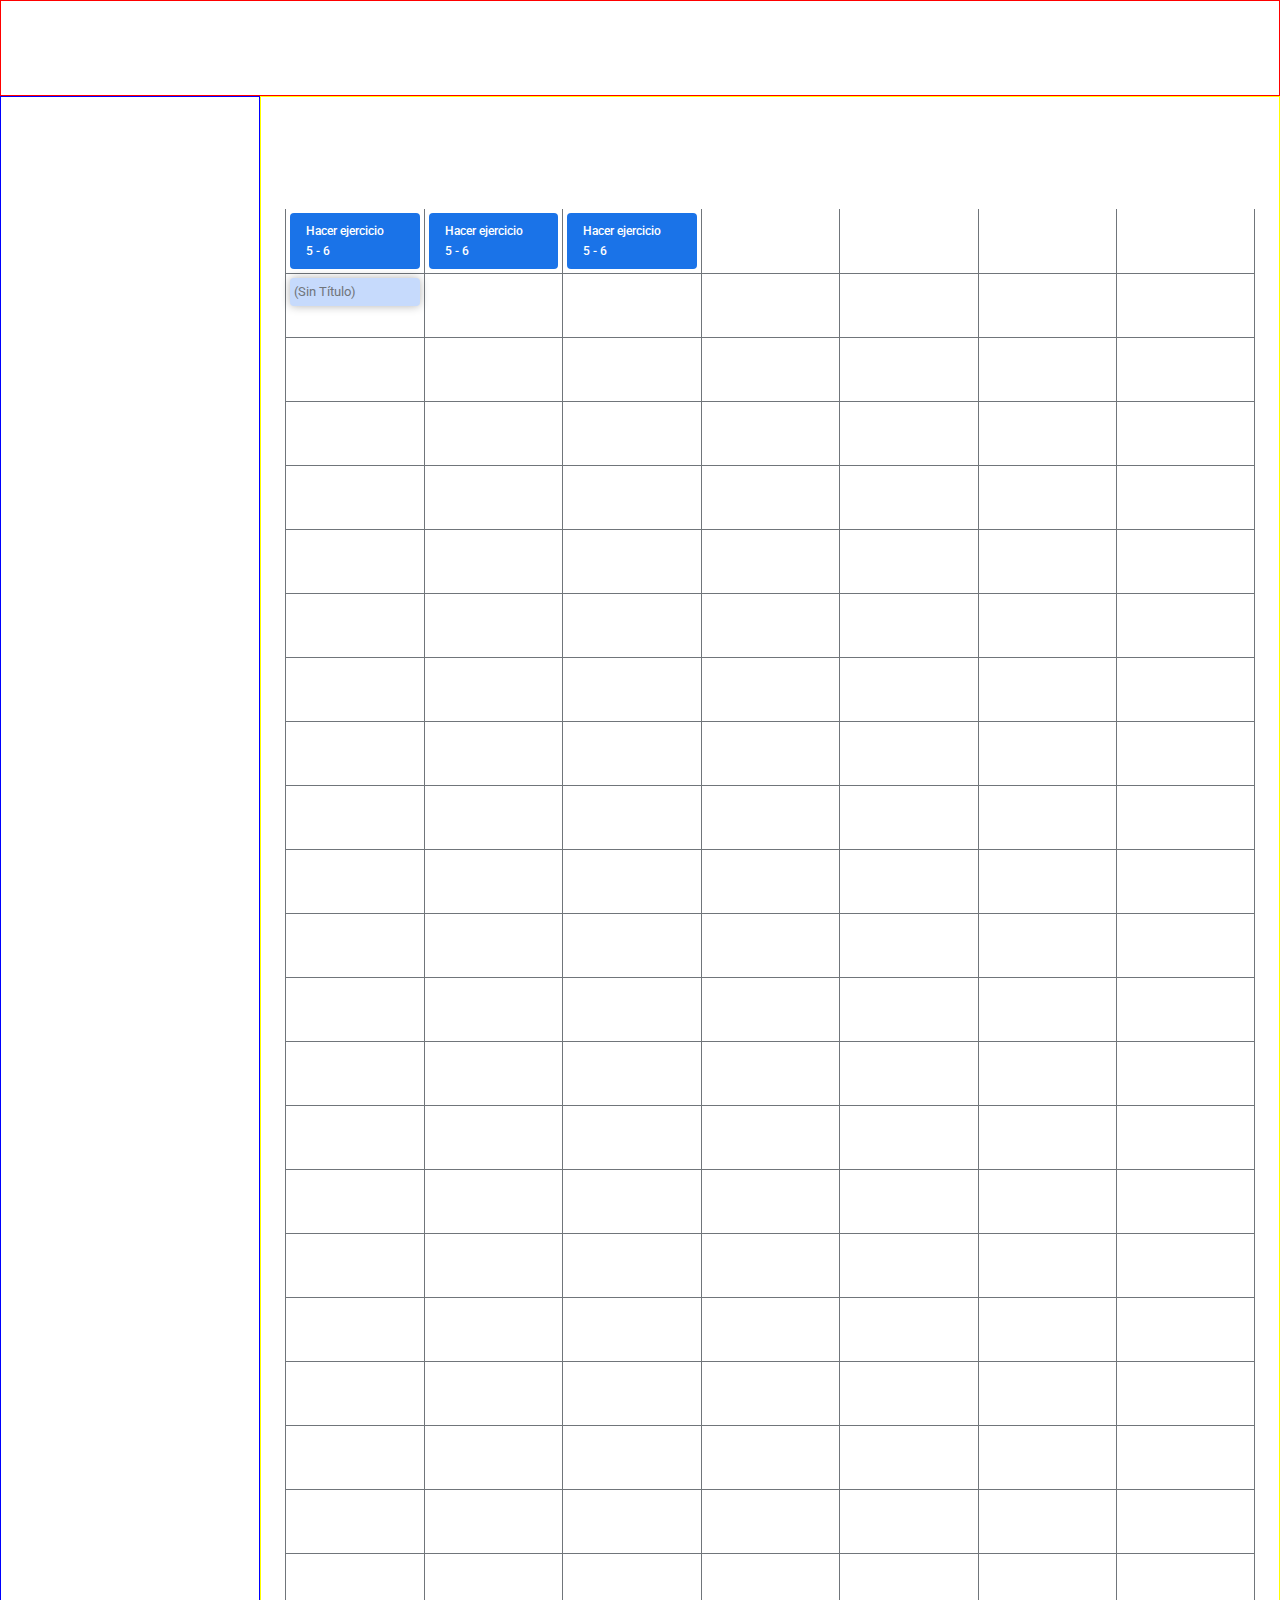
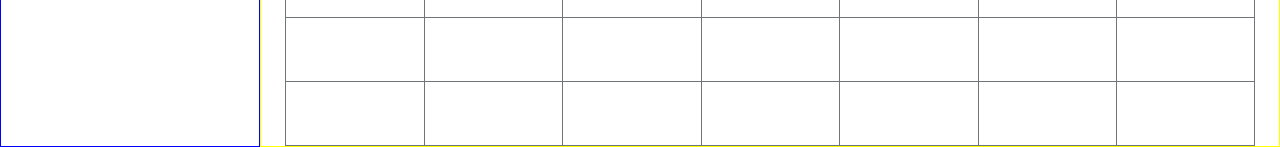
==== index.html @ f65d378f "Sección page" ====
<!DOCTYPE html>
<html lang="en">
<head>
  <meta charset="UTF-8">
  <meta http-equiv="X-UA-Compatible" content="IE=edge">
  <meta name="viewport" content="width=device-width, initial-scale=1.0">
  <link rel="stylesheet" href="./css/index.css">
  <link rel="preconnect" href="https://fonts.googleapis.com">
  <link rel="preconnect" href="https://fonts.gstatic.com" crossorigin>
  <link href="https://fonts.googleapis.com/css2?family=Roboto:wght@400;500&display=swap" rel="stylesheet">
  <title>Google Calendar</title>
</head>
<body>
  <div class="page">
    <header class="header">

    </header>
    <div class="sidebar">

    </div>
    <main class="calendar">
      <div class="calendar-week">
        <span></span><span></span><span></span><span></span><span></span><span></span><span></span><span></span>
        <span></span>
        <div class="taskCell">
          <div class="task" aria-label="de 17:00 a 18:00, hacer ejercicio">
            <p>Hacer ejercicio</p>
            <p>
              <time datetime="17:00">5</time> - <time datetime="18:00">6</time>
            </p>
          </div>
        </div>
        <div class="taskCell">
          <div class="task" aria-label="de 17:00 a 18:00, hacer ejercicio">
            <p>Hacer ejercicio</p>
            <p>
              <time datetime="17:00">5</time> - <time datetime="18:00">6</time>
            </p>
          </div>
        </div>
        <div class="taskCell">
          <div class="task" aria-label="de 17:00 a 18:00, hacer ejercicio">
            <p>Hacer ejercicio</p>
            <p>
              <time datetime="17:00">5</time> - <time datetime="18:00">6</time>
            </p>
          </div>
        </div>
        <div class="taskCell"></div>
        <div class="taskCell"></div>
        <div class="taskCell"></div>
        <div class="taskCell"></div>
        <span></span>
        <div class="taskCell is-active"></div>
        <div class="taskCell"></div>
        <div class="taskCell"></div>
        <div class="taskCell"></div>
        <div class="taskCell"></div>
        <div class="taskCell"></div>
        <div class="taskCell"></div>
        <span></span>
        <div class="taskCell"></div>
        <div class="taskCell"></div>
        <div class="taskCell"></div>
        <div class="taskCell"></div>
        <div class="taskCell"></div>
        <div class="taskCell"></div>
        <div class="taskCell"></div>
        <span></span>
        <div class="taskCell"></div>
        <div class="taskCell"></div>
        <div class="taskCell"></div>
        <div class="taskCell"></div>
        <div class="taskCell"></div>
        <div class="taskCell"></div>
        <div class="taskCell"></div>
        <span></span>
        <div class="taskCell"></div>
        <div class="taskCell"></div>
        <div class="taskCell"></div>
        <div class="taskCell"></div>
        <div class="taskCell"></div>
        <div class="taskCell"></div>
        <div class="taskCell"></div>
        <span></span>
        <div class="taskCell"></div>
        <div class="taskCell"></div>
        <div class="taskCell"></div>
        <div class="taskCell"></div>
        <div class="taskCell"></div>
        <div class="taskCell"></div>
        <div class="taskCell"></div>
        <span></span>
        <div class="taskCell"></div>
        <div class="taskCell"></div>
        <div class="taskCell"></div>
        <div class="taskCell"></div>
        <div class="taskCell"></div>
        <div class="taskCell"></div>
        <div class="taskCell"></div>
        <span></span>
        <div class="taskCell"></div>
        <div class="taskCell"></div>
        <div class="taskCell"></div>
        <div class="taskCell"></div>
        <div class="taskCell"></div>
        <div class="taskCell"></div>
        <div class="taskCell"></div>
        <span></span>
        <div class="taskCell"></div>
        <div class="taskCell"></div>
        <div class="taskCell"></div>
        <div class="taskCell"></div>
        <div class="taskCell"></div>
        <div class="taskCell"></div>
        <div class="taskCell"></div>
        <span></span>
        <div class="taskCell"></div>
        <div class="taskCell"></div>
        <div class="taskCell"></div>
        <div class="taskCell"></div>
        <div class="taskCell"></div>
        <div class="taskCell"></div>
        <div class="taskCell"></div>
        <span></span>
        <div class="taskCell"></div>
        <div class="taskCell"></div>
        <div class="taskCell"></div>
        <div class="taskCell"></div>
        <div class="taskCell"></div>
        <div class="taskCell"></div>
        <div class="taskCell"></div>
        <span></span>
        <div class="taskCell"></div>
        <div class="taskCell"></div>
        <div class="taskCell"></div>
        <div class="taskCell"></div>
        <div class="taskCell"></div>
        <div class="taskCell"></div>
        <div class="taskCell"></div>
        <span></span>
        <div class="taskCell"></div>
        <div class="taskCell"></div>
        <div class="taskCell"></div>
        <div class="taskCell"></div>
        <div class="taskCell"></div>
        <div class="taskCell"></div>
        <div class="taskCell"></div>
        <span></span>
        <div class="taskCell"></div>
        <div class="taskCell"></div>
        <div class="taskCell"></div>
        <div class="taskCell"></div>
        <div class="taskCell"></div>
        <div class="taskCell"></div>
        <div class="taskCell"></div>
        <span></span>
        <div class="taskCell"></div>
        <div class="taskCell"></div>
        <div class="taskCell"></div>
        <div class="taskCell"></div>
        <div class="taskCell"></div>
        <div class="taskCell"></div>
        <div class="taskCell"></div>
        <span></span>
        <div class="taskCell"></div>
        <div class="taskCell"></div>
        <div class="taskCell"></div>
        <div class="taskCell"></div>
        <div class="taskCell"></div>
        <div class="taskCell"></div>
        <div class="taskCell"></div>
        <span></span>
        <div class="taskCell"></div>
        <div class="taskCell"></div>
        <div class="taskCell"></div>
        <div class="taskCell"></div>
        <div class="taskCell"></div>
        <div class="taskCell"></div>
        <div class="taskCell"></div>
        <span></span>
        <div class="taskCell"></div>
        <div class="taskCell"></div>
        <div class="taskCell"></div>
        <div class="taskCell"></div>
        <div class="taskCell"></div>
        <div class="taskCell"></div>
        <div class="taskCell"></div>
        <span></span>
        <div class="taskCell"></div>
        <div class="taskCell"></div>
        <div class="taskCell"></div>
        <div class="taskCell"></div>
        <div class="taskCell"></div>
        <div class="taskCell"></div>
        <div class="taskCell"></div>
        <span></span>
        <div class="taskCell"></div>
        <div class="taskCell"></div>
        <div class="taskCell"></div>
        <div class="taskCell"></div>
        <div class="taskCell"></div>
        <div class="taskCell"></div>
        <div class="taskCell"></div>
        <span></span>
        <div class="taskCell"></div>
        <div class="taskCell"></div>
        <div class="taskCell"></div>
        <div class="taskCell"></div>
        <div class="taskCell"></div>
        <div class="taskCell"></div>
        <div class="taskCell"></div>
        <span></span>
        <div class="taskCell"></div>
        <div class="taskCell"></div>
        <div class="taskCell"></div>
        <div class="taskCell"></div>
        <div class="taskCell"></div>
        <div class="taskCell"></div>
        <div class="taskCell"></div>
        <span></span>
        <div class="taskCell"></div>
        <div class="taskCell"></div>
        <div class="taskCell"></div>
        <div class="taskCell"></div>
        <div class="taskCell"></div>
        <div class="taskCell"></div>
        <div class="taskCell"></div>
        <span></span>
        <div class="taskCell"></div>
        <div class="taskCell"></div>
        <div class="taskCell"></div>
        <div class="taskCell"></div>
        <div class="taskCell"></div>
        <div class="taskCell"></div>
        <div class="taskCell"></div>
      </div>
    </main>
  </div>
</body>
</html>
---- css/index.css ----
@import "./global.css";
@import "./icon.css";
@import "./page.css";
@import "./calendar.css";
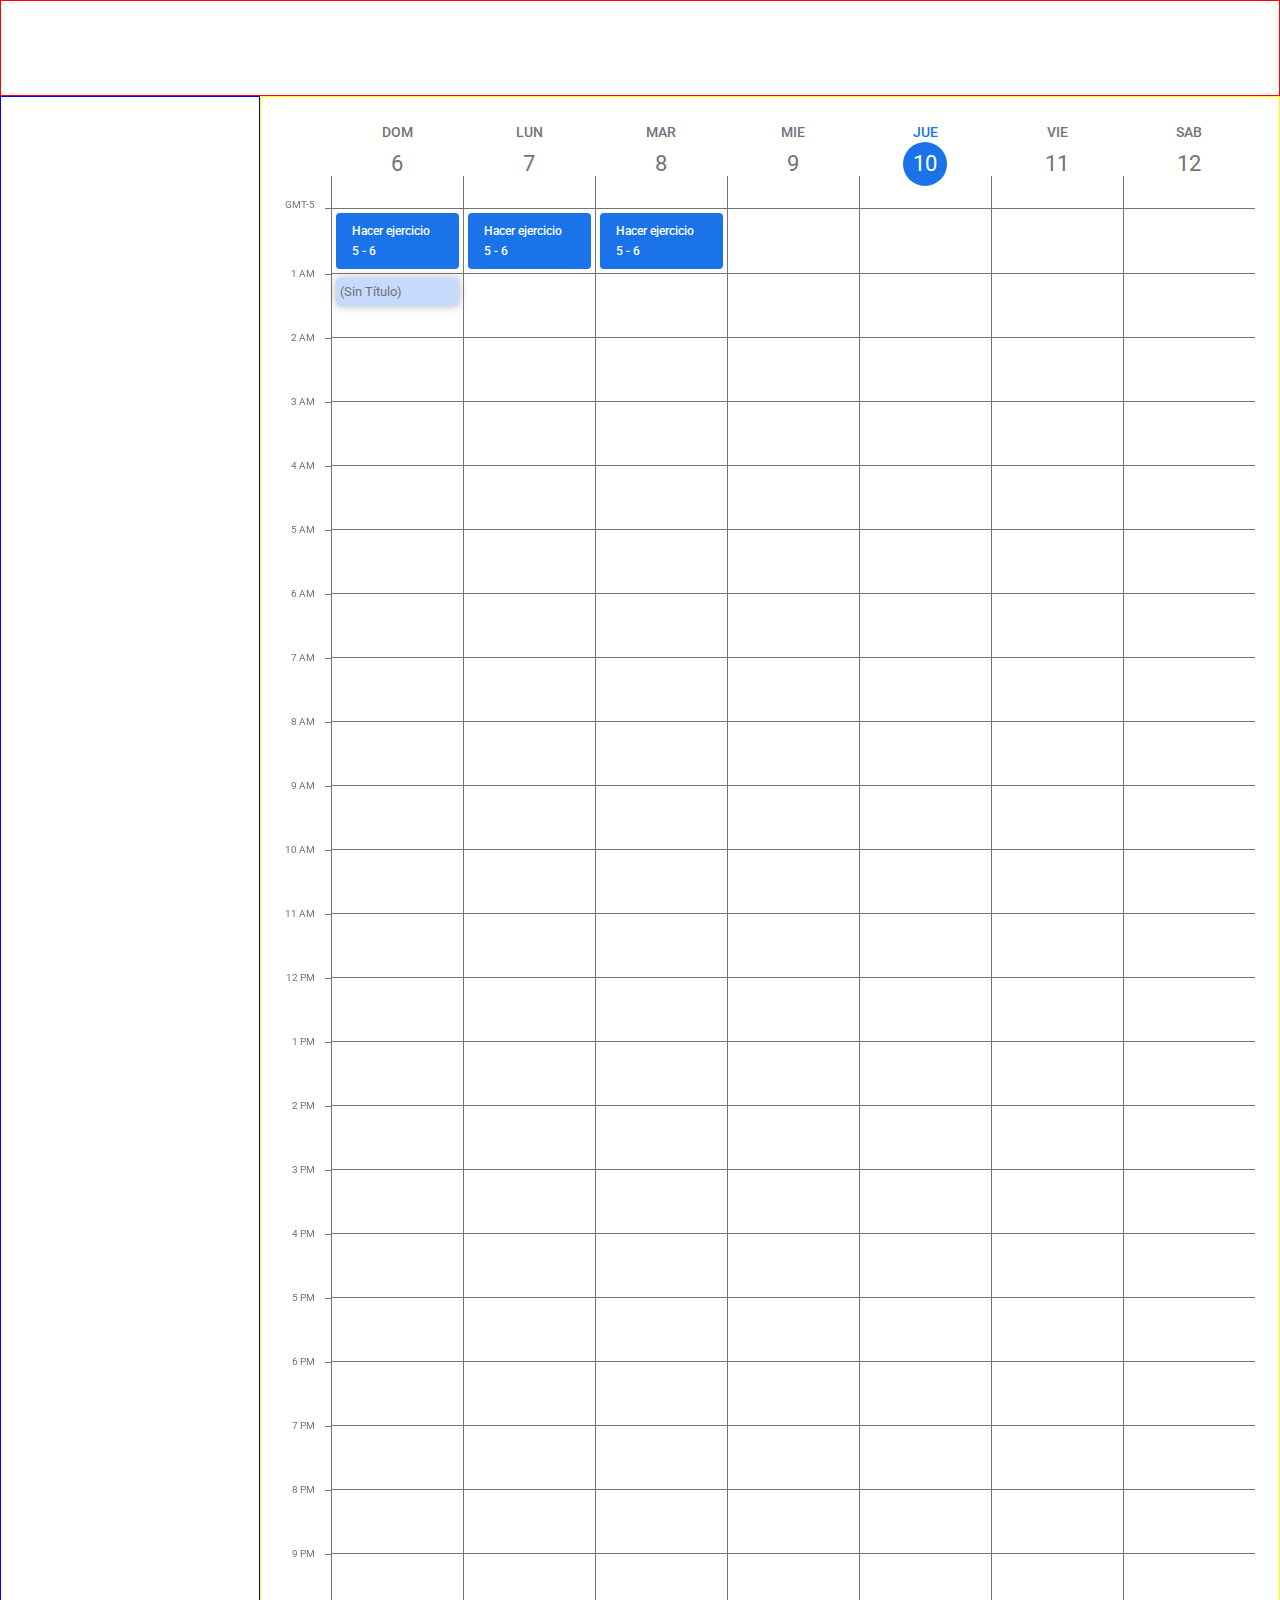
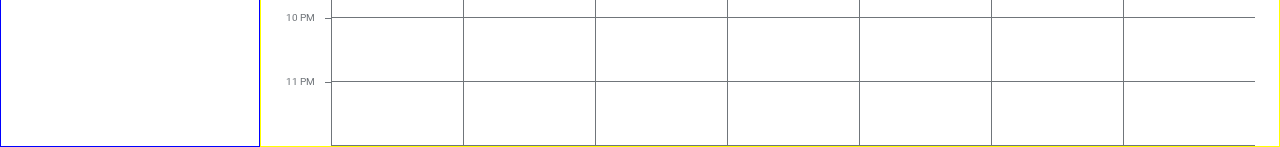
==== commit 8ee58206: "Seccion page - cabecera de fecha y hora" ====
--- a/index.html
+++ b/index.html
@@ -13,17 +13,71 @@
 <body>
   <div class="page">
     <header class="header">
-
     </header>
     <div class="sidebar">
-
     </div>
     <main class="calendar">
       <div class="calendar-week">
-        <span></span><span></span><span></span><span></span><span></span><span></span><span></span><span></span>
-        <span></span>
+        <div class="timezoneCell">GMT-5</div>
+        <h2 class="calendarDay">
+          <a href="./calendar-by-dat.html" aria-label="Domingo 06 de Junio">
+            <time datetime="06-06-2021">
+              <span>DOM</span> <br>
+              <span>6</span>
+            </time>
+          </a>
+        </h2>
+        <h2 class="calendarDay">
+          <a href="./calendar-by-dat.html" aria-label="Lunes 07 de Junio">
+            <time datetime="06-06-2021">
+              <span>LUN</span> <br>
+              <span>7</span>
+            </time>
+          </a>
+        </h2>
+        <h2 class="calendarDay">
+          <a href="./calendar-by-dat.html" aria-label="Martes 08 de Junio">
+            <time datetime="06-06-2021">
+              <span>MAR</span> <br>
+              <span>8</span>
+            </time>
+          </a>
+        </h2>
+        <h2 class="calendarDay">
+          <a href="./calendar-by-dat.html" aria-label="Miercoles 09 de Junio">
+            <time datetime="06-06-2021">
+              <span>MIE</span> <br>
+              <span>9</span>
+            </time>
+          </a>
+        </h2>
+        <h2 class="calendarDay is-selected">
+          <a href="./calendar-by-dat.html" aria-label="Jueves 10 de Junio">
+            <time datetime="06-06-2021">
+              <span>JUE</span> <br>
+              <span>10</span>
+            </time>
+          </a>
+        </h2>
+        <h2 class="calendarDay">
+          <a href="./calendar-by-dat.html" aria-label="Viernes 11 de Junio">
+            <time datetime="06-06-2021">
+              <span>VIE</span> <br>
+              <span>11</span>
+            </time>
+          </a>
+        </h2>
+        <h2 class="calendarDay">
+          <a href="./calendar-by-dat.html" aria-label="Sabado 12 de Junio">
+            <time datetime="06-06-2021">
+              <span>SAB</span> <br>
+              <span>12</span>
+            </time>
+          </a>
+        </h2>
+        <span clss="hourCell"></span>
         <div class="taskCell">
-          <div class="task" aria-label="de 17:00 a 18:00, hacer ejercicio">
+          <div tabindex="0" class="task" aria-label="de 17:00 a 18:00, hacer ejercicio">
             <p>Hacer ejercicio</p>
             <p>
               <time datetime="17:00">5</time> - <time datetime="18:00">6</time>
@@ -31,7 +85,7 @@
           </div>
         </div>
         <div class="taskCell">
-          <div class="task" aria-label="de 17:00 a 18:00, hacer ejercicio">
+          <div tabindex="0" class="task" aria-label="de 17:00 a 18:00, hacer ejercicio">
             <p>Hacer ejercicio</p>
             <p>
               <time datetime="17:00">5</time> - <time datetime="18:00">6</time>
@@ -39,7 +93,7 @@
           </div>
         </div>
         <div class="taskCell">
-          <div class="task" aria-label="de 17:00 a 18:00, hacer ejercicio">
+          <div  tabindex="0" class="task" aria-label="de 17:00 a 18:00, hacer ejercicio">
             <p>Hacer ejercicio</p>
             <p>
               <time datetime="17:00">5</time> - <time datetime="18:00">6</time>
@@ -50,7 +104,7 @@
         <div class="taskCell"></div>
         <div class="taskCell"></div>
         <div class="taskCell"></div>
-        <span></span>
+        <span class="hourCell">1 AM</span>
         <div class="taskCell is-active"></div>
         <div class="taskCell"></div>
         <div class="taskCell"></div>
@@ -58,175 +112,175 @@
         <div class="taskCell"></div>
         <div class="taskCell"></div>
         <div class="taskCell"></div>
-        <span></span>
-        <div class="taskCell"></div>
-        <div class="taskCell"></div>
-        <div class="taskCell"></div>
-        <div class="taskCell"></div>
-        <div class="taskCell"></div>
-        <div class="taskCell"></div>
-        <div class="taskCell"></div>
-        <span></span>
-        <div class="taskCell"></div>
-        <div class="taskCell"></div>
-        <div class="taskCell"></div>
-        <div class="taskCell"></div>
-        <div class="taskCell"></div>
-        <div class="taskCell"></div>
-        <div class="taskCell"></div>
-        <span></span>
-        <div class="taskCell"></div>
-        <div class="taskCell"></div>
-        <div class="taskCell"></div>
-        <div class="taskCell"></div>
-        <div class="taskCell"></div>
-        <div class="taskCell"></div>
-        <div class="taskCell"></div>
-        <span></span>
-        <div class="taskCell"></div>
-        <div class="taskCell"></div>
-        <div class="taskCell"></div>
-        <div class="taskCell"></div>
-        <div class="taskCell"></div>
-        <div class="taskCell"></div>
-        <div class="taskCell"></div>
-        <span></span>
-        <div class="taskCell"></div>
-        <div class="taskCell"></div>
-        <div class="taskCell"></div>
-        <div class="taskCell"></div>
-        <div class="taskCell"></div>
-        <div class="taskCell"></div>
-        <div class="taskCell"></div>
-        <span></span>
-        <div class="taskCell"></div>
-        <div class="taskCell"></div>
-        <div class="taskCell"></div>
-        <div class="taskCell"></div>
-        <div class="taskCell"></div>
-        <div class="taskCell"></div>
-        <div class="taskCell"></div>
-        <span></span>
-        <div class="taskCell"></div>
-        <div class="taskCell"></div>
-        <div class="taskCell"></div>
-        <div class="taskCell"></div>
-        <div class="taskCell"></div>
-        <div class="taskCell"></div>
-        <div class="taskCell"></div>
-        <span></span>
-        <div class="taskCell"></div>
-        <div class="taskCell"></div>
-        <div class="taskCell"></div>
-        <div class="taskCell"></div>
-        <div class="taskCell"></div>
-        <div class="taskCell"></div>
-        <div class="taskCell"></div>
-        <span></span>
-        <div class="taskCell"></div>
-        <div class="taskCell"></div>
-        <div class="taskCell"></div>
-        <div class="taskCell"></div>
-        <div class="taskCell"></div>
-        <div class="taskCell"></div>
-        <div class="taskCell"></div>
-        <span></span>
-        <div class="taskCell"></div>
-        <div class="taskCell"></div>
-        <div class="taskCell"></div>
-        <div class="taskCell"></div>
-        <div class="taskCell"></div>
-        <div class="taskCell"></div>
-        <div class="taskCell"></div>
-        <span></span>
-        <div class="taskCell"></div>
-        <div class="taskCell"></div>
-        <div class="taskCell"></div>
-        <div class="taskCell"></div>
-        <div class="taskCell"></div>
-        <div class="taskCell"></div>
-        <div class="taskCell"></div>
-        <span></span>
-        <div class="taskCell"></div>
-        <div class="taskCell"></div>
-        <div class="taskCell"></div>
-        <div class="taskCell"></div>
-        <div class="taskCell"></div>
-        <div class="taskCell"></div>
-        <div class="taskCell"></div>
-        <span></span>
-        <div class="taskCell"></div>
-        <div class="taskCell"></div>
-        <div class="taskCell"></div>
-        <div class="taskCell"></div>
-        <div class="taskCell"></div>
-        <div class="taskCell"></div>
-        <div class="taskCell"></div>
-        <span></span>
-        <div class="taskCell"></div>
-        <div class="taskCell"></div>
-        <div class="taskCell"></div>
-        <div class="taskCell"></div>
-        <div class="taskCell"></div>
-        <div class="taskCell"></div>
-        <div class="taskCell"></div>
-        <span></span>
-        <div class="taskCell"></div>
-        <div class="taskCell"></div>
-        <div class="taskCell"></div>
-        <div class="taskCell"></div>
-        <div class="taskCell"></div>
-        <div class="taskCell"></div>
-        <div class="taskCell"></div>
-        <span></span>
-        <div class="taskCell"></div>
-        <div class="taskCell"></div>
-        <div class="taskCell"></div>
-        <div class="taskCell"></div>
-        <div class="taskCell"></div>
-        <div class="taskCell"></div>
-        <div class="taskCell"></div>
-        <span></span>
-        <div class="taskCell"></div>
-        <div class="taskCell"></div>
-        <div class="taskCell"></div>
-        <div class="taskCell"></div>
-        <div class="taskCell"></div>
-        <div class="taskCell"></div>
-        <div class="taskCell"></div>
-        <span></span>
-        <div class="taskCell"></div>
-        <div class="taskCell"></div>
-        <div class="taskCell"></div>
-        <div class="taskCell"></div>
-        <div class="taskCell"></div>
-        <div class="taskCell"></div>
-        <div class="taskCell"></div>
-        <span></span>
-        <div class="taskCell"></div>
-        <div class="taskCell"></div>
-        <div class="taskCell"></div>
-        <div class="taskCell"></div>
-        <div class="taskCell"></div>
-        <div class="taskCell"></div>
-        <div class="taskCell"></div>
-        <span></span>
-        <div class="taskCell"></div>
-        <div class="taskCell"></div>
-        <div class="taskCell"></div>
-        <div class="taskCell"></div>
-        <div class="taskCell"></div>
-        <div class="taskCell"></div>
-        <div class="taskCell"></div>
-        <span></span>
-        <div class="taskCell"></div>
-        <div class="taskCell"></div>
-        <div class="taskCell"></div>
-        <div class="taskCell"></div>
-        <div class="taskCell"></div>
-        <div class="taskCell"></div>
-        <div class="taskCell"></div>
-        <span></span>
+        <span class="hourCell">2 AM</span>
+        <div class="taskCell"></div>
+        <div class="taskCell"></div>
+        <div class="taskCell"></div>
+        <div class="taskCell"></div>
+        <div class="taskCell"></div>
+        <div class="taskCell"></div>
+        <div class="taskCell"></div>
+        <span class="hourCell">3 AM</span>
+        <div class="taskCell"></div>
+        <div class="taskCell"></div>
+        <div class="taskCell"></div>
+        <div class="taskCell"></div>
+        <div class="taskCell"></div>
+        <div class="taskCell"></div>
+        <div class="taskCell"></div>
+        <span class="hourCell">4 AM</span>
+        <div class="taskCell"></div>
+        <div class="taskCell"></div>
+        <div class="taskCell"></div>
+        <div class="taskCell"></div>
+        <div class="taskCell"></div>
+        <div class="taskCell"></div>
+        <div class="taskCell"></div>
+        <span class="hourCell">5 AM</span>
+        <div class="taskCell"></div>
+        <div class="taskCell"></div>
+        <div class="taskCell"></div>
+        <div class="taskCell"></div>
+        <div class="taskCell"></div>
+        <div class="taskCell"></div>
+        <div class="taskCell"></div>
+        <span class="hourCell">6 AM</span>
+        <div class="taskCell"></div>
+        <div class="taskCell"></div>
+        <div class="taskCell"></div>
+        <div class="taskCell"></div>
+        <div class="taskCell"></div>
+        <div class="taskCell"></div>
+        <div class="taskCell"></div>
+        <span class="hourCell">7 AM</span>
+        <div class="taskCell"></div>
+        <div class="taskCell"></div>
+        <div class="taskCell"></div>
+        <div class="taskCell"></div>
+        <div class="taskCell"></div>
+        <div class="taskCell"></div>
+        <div class="taskCell"></div>
+        <span class="hourCell">8 AM</span>
+        <div class="taskCell"></div>
+        <div class="taskCell"></div>
+        <div class="taskCell"></div>
+        <div class="taskCell"></div>
+        <div class="taskCell"></div>
+        <div class="taskCell"></div>
+        <div class="taskCell"></div>
+        <span class="hourCell">9 AM</span>
+        <div class="taskCell"></div>
+        <div class="taskCell"></div>
+        <div class="taskCell"></div>
+        <div class="taskCell"></div>
+        <div class="taskCell"></div>
+        <div class="taskCell"></div>
+        <div class="taskCell"></div>
+        <span class="hourCell">10 AM</span>
+        <div class="taskCell"></div>
+        <div class="taskCell"></div>
+        <div class="taskCell"></div>
+        <div class="taskCell"></div>
+        <div class="taskCell"></div>
+        <div class="taskCell"></div>
+        <div class="taskCell"></div>
+        <span class="hourCell">11 AM</span>
+        <div class="taskCell"></div>
+        <div class="taskCell"></div>
+        <div class="taskCell"></div>
+        <div class="taskCell"></div>
+        <div class="taskCell"></div>
+        <div class="taskCell"></div>
+        <div class="taskCell"></div>
+        <span class="hourCell">12 PM</span>
+        <div class="taskCell"></div>
+        <div class="taskCell"></div>
+        <div class="taskCell"></div>
+        <div class="taskCell"></div>
+        <div class="taskCell"></div>
+        <div class="taskCell"></div>
+        <div class="taskCell"></div>
+        <span class="hourCell">1 PM</span>
+        <div class="taskCell"></div>
+        <div class="taskCell"></div>
+        <div class="taskCell"></div>
+        <div class="taskCell"></div>
+        <div class="taskCell"></div>
+        <div class="taskCell"></div>
+        <div class="taskCell"></div>
+        <span class="hourCell">2 PM</span>
+        <div class="taskCell"></div>
+        <div class="taskCell"></div>
+        <div class="taskCell"></div>
+        <div class="taskCell"></div>
+        <div class="taskCell"></div>
+        <div class="taskCell"></div>
+        <div class="taskCell"></div>
+        <span class="hourCell">3 PM</span>
+        <div class="taskCell"></div>
+        <div class="taskCell"></div>
+        <div class="taskCell"></div>
+        <div class="taskCell"></div>
+        <div class="taskCell"></div>
+        <div class="taskCell"></div>
+        <div class="taskCell"></div>
+        <span class="hourCell">4 PM</span>
+        <div class="taskCell"></div>
+        <div class="taskCell"></div>
+        <div class="taskCell"></div>
+        <div class="taskCell"></div>
+        <div class="taskCell"></div>
+        <div class="taskCell"></div>
+        <div class="taskCell"></div>
+        <span class="hourCell">5 PM</span>
+        <div class="taskCell"></div>
+        <div class="taskCell"></div>
+        <div class="taskCell"></div>
+        <div class="taskCell"></div>
+        <div class="taskCell"></div>
+        <div class="taskCell"></div>
+        <div class="taskCell"></div>
+        <span class="hourCell">6 PM</span>
+        <div class="taskCell"></div>
+        <div class="taskCell"></div>
+        <div class="taskCell"></div>
+        <div class="taskCell"></div>
+        <div class="taskCell"></div>
+        <div class="taskCell"></div>
+        <div class="taskCell"></div>
+        <span class="hourCell">7 PM</span>
+        <div class="taskCell"></div>
+        <div class="taskCell"></div>
+        <div class="taskCell"></div>
+        <div class="taskCell"></div>
+        <div class="taskCell"></div>
+        <div class="taskCell"></div>
+        <div class="taskCell"></div>
+        <span class="hourCell">8 PM</span>
+        <div class="taskCell"></div>
+        <div class="taskCell"></div>
+        <div class="taskCell"></div>
+        <div class="taskCell"></div>
+        <div class="taskCell"></div>
+        <div class="taskCell"></div>
+        <div class="taskCell"></div>
+        <span class="hourCell">9 PM</span>
+        <div class="taskCell"></div>
+        <div class="taskCell"></div>
+        <div class="taskCell"></div>
+        <div class="taskCell"></div>
+        <div class="taskCell"></div>
+        <div class="taskCell"></div>
+        <div class="taskCell"></div>
+        <span class="hourCell">10 PM</span>
+        <div class="taskCell"></div>
+        <div class="taskCell"></div>
+        <div class="taskCell"></div>
+        <div class="taskCell"></div>
+        <div class="taskCell"></div>
+        <div class="taskCell"></div>
+        <div class="taskCell"></div>
+        <span class="hourCell">11 PM</span>
         <div class="taskCell"></div>
         <div class="taskCell"></div>
         <div class="taskCell"></div>
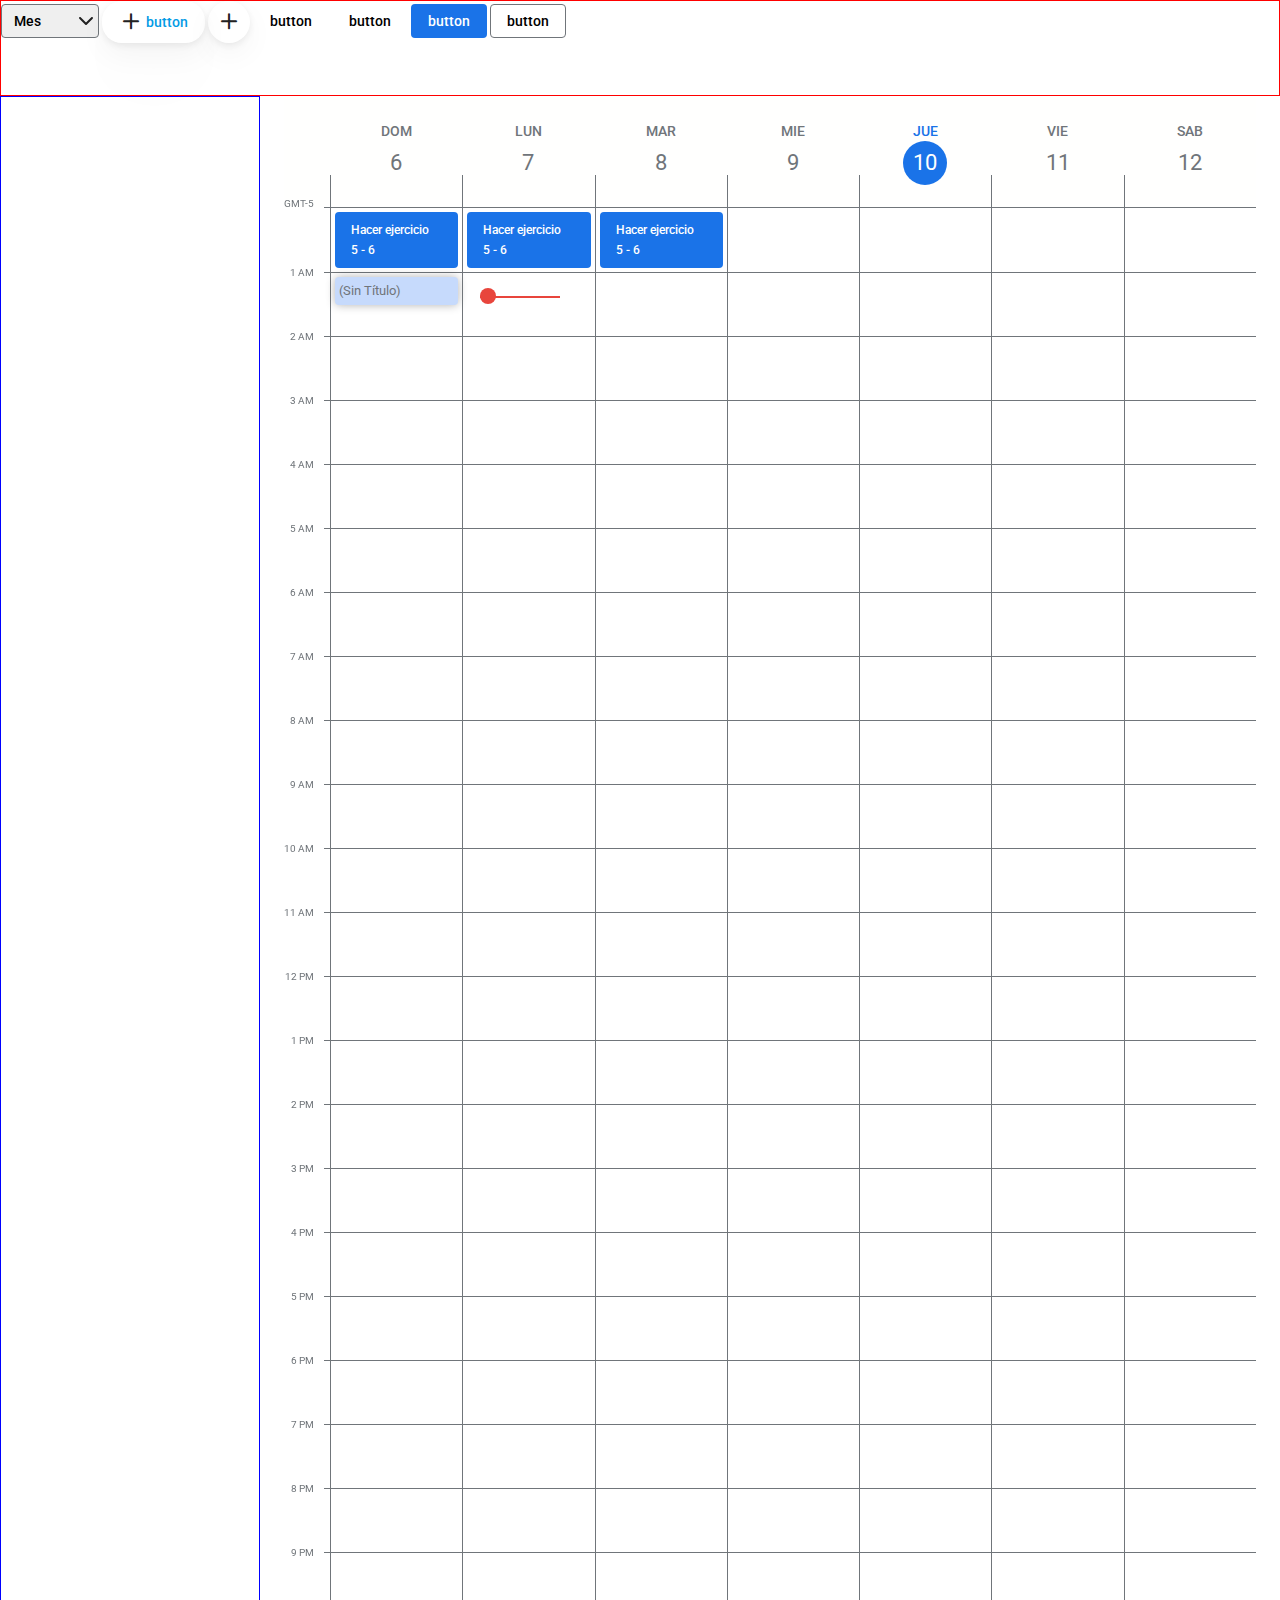
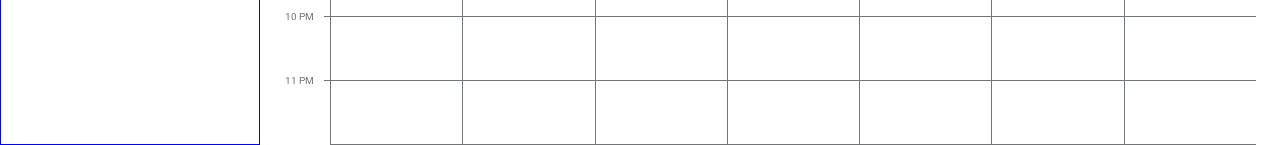
==== commit 748e2c47: "Botones y selector multiusos" ====
--- a/index.html
+++ b/index.html
@@ -13,10 +13,26 @@
 <body>
   <div class="page">
     <header class="header">
+      <select class="select" name="" id="">
+        <option value="" selected>Mes</option>
+        <option value="">Semana</option>
+      </select>
+      <a href="#" class="button is-rounded is-shadowed">
+        <i class="icon-plus"></i>
+        <span>button</span>
+      </a>
+      <a href="#" class="button is-compact is-shadowed">
+        <i class="icon-plus"></i>
+      </a>
+      <button class="button">button</button>
+      <a href="#" class="button">button</a>
+      <a href="#" class="button is-primary">button</a>
+      <a href="#" class="button is-secondary">button</a>
     </header>
     <div class="sidebar">
     </div>
     <main class="calendar">
+      <div class="currentTime"></div>
       <div class="calendar-week">
         <div class="timezoneCell">GMT-5</div>
         <h2 class="calendarDay">
--- a/css/index.css
+++ b/css/index.css
@@ -2,4 +2,6 @@
 @import "./icon.css";
 @import "./page.css";
 @import "./calendar.css";
+@import "./button.css";
+@import "./select.css";
 
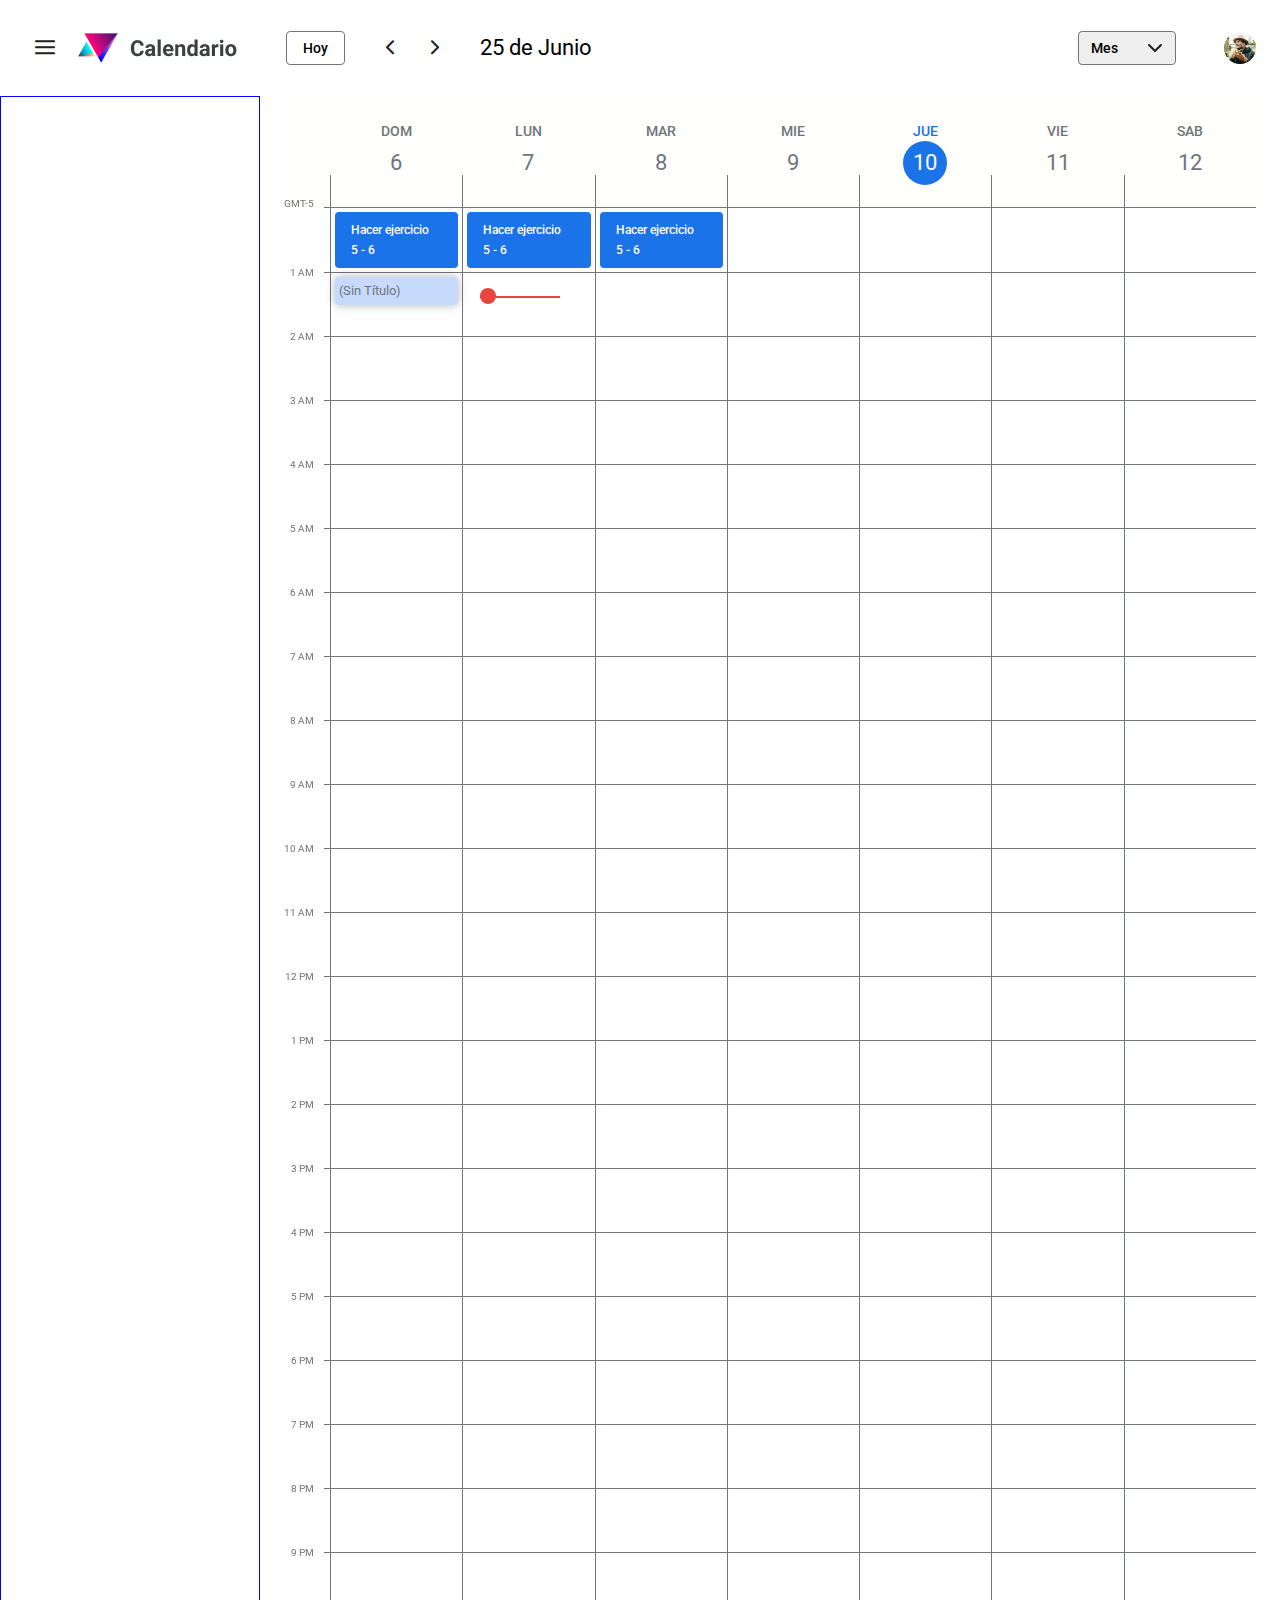
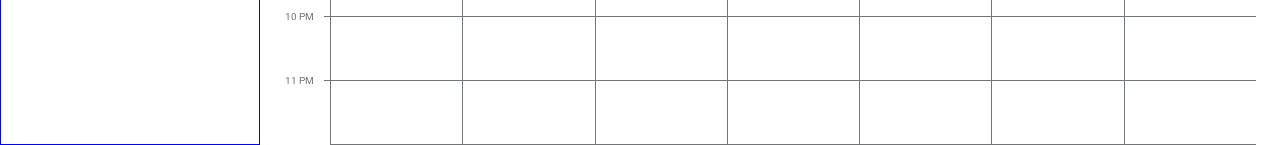
==== commit c198a0e2: "Sección header" ====
--- a/index.html
+++ b/index.html
@@ -13,21 +13,37 @@
 <body>
   <div class="page">
     <header class="header">
-      <select class="select" name="" id="">
-        <option value="" selected>Mes</option>
-        <option value="">Semana</option>
-      </select>
-      <a href="#" class="button is-rounded is-shadowed">
-        <i class="icon-plus"></i>
-        <span>button</span>
-      </a>
-      <a href="#" class="button is-compact is-shadowed">
-        <i class="icon-plus"></i>
-      </a>
-      <button class="button">button</button>
-      <a href="#" class="button">button</a>
-      <a href="#" class="button is-primary">button</a>
-      <a href="#" class="button is-secondary">button</a>
+      <div class="header-primary">
+        <div class="header-logo">
+          <button class="button is-compact">
+            <i class="icon-hamburguerButton"></i>
+          </button>
+          <a href="/" aria-current="page" aria-label="Calendar" tabindex="-1">
+            <img src="./image/logo.png" alt="Logotipo">
+          </a>
+        </div>
+        <div class="calendarStatus">
+          <button class="button is-secondary">Hoy</button>
+          <span class="calendarStatus-navigation">
+            <a href="#" class="button is-compact" aria-label="Semana anterior">
+              <i class="icon-chevronLeft" aria-hidden="true"></i>
+            </a>
+            <a href="#" class="button is-compact" aria-label="Siguiente semana">
+              <i class="icon-chevronRight" aria-hidden="true"></i>
+            </a>
+          </span>
+          <time class="calendarStatus-date" datetime="25-06-2021">25 de Junio</time>
+        </div>
+      </div>
+      <div class="header-secondary">
+        <select class="select" name="" id="">
+          <option value="" selected>Mes</option>
+          <option value="">Semana</option>
+        </select>
+        <a href="#user">
+          <img src="./image/user.png" alt="Usuario">
+        </a>
+      </div>
     </header>
     <div class="sidebar">
     </div>
--- a/css/index.css
+++ b/css/index.css
@@ -4,4 +4,6 @@
 @import "./calendar.css";
 @import "./button.css";
 @import "./select.css";
+@import "./calendar-status.css";
+@import "./header.css";
 
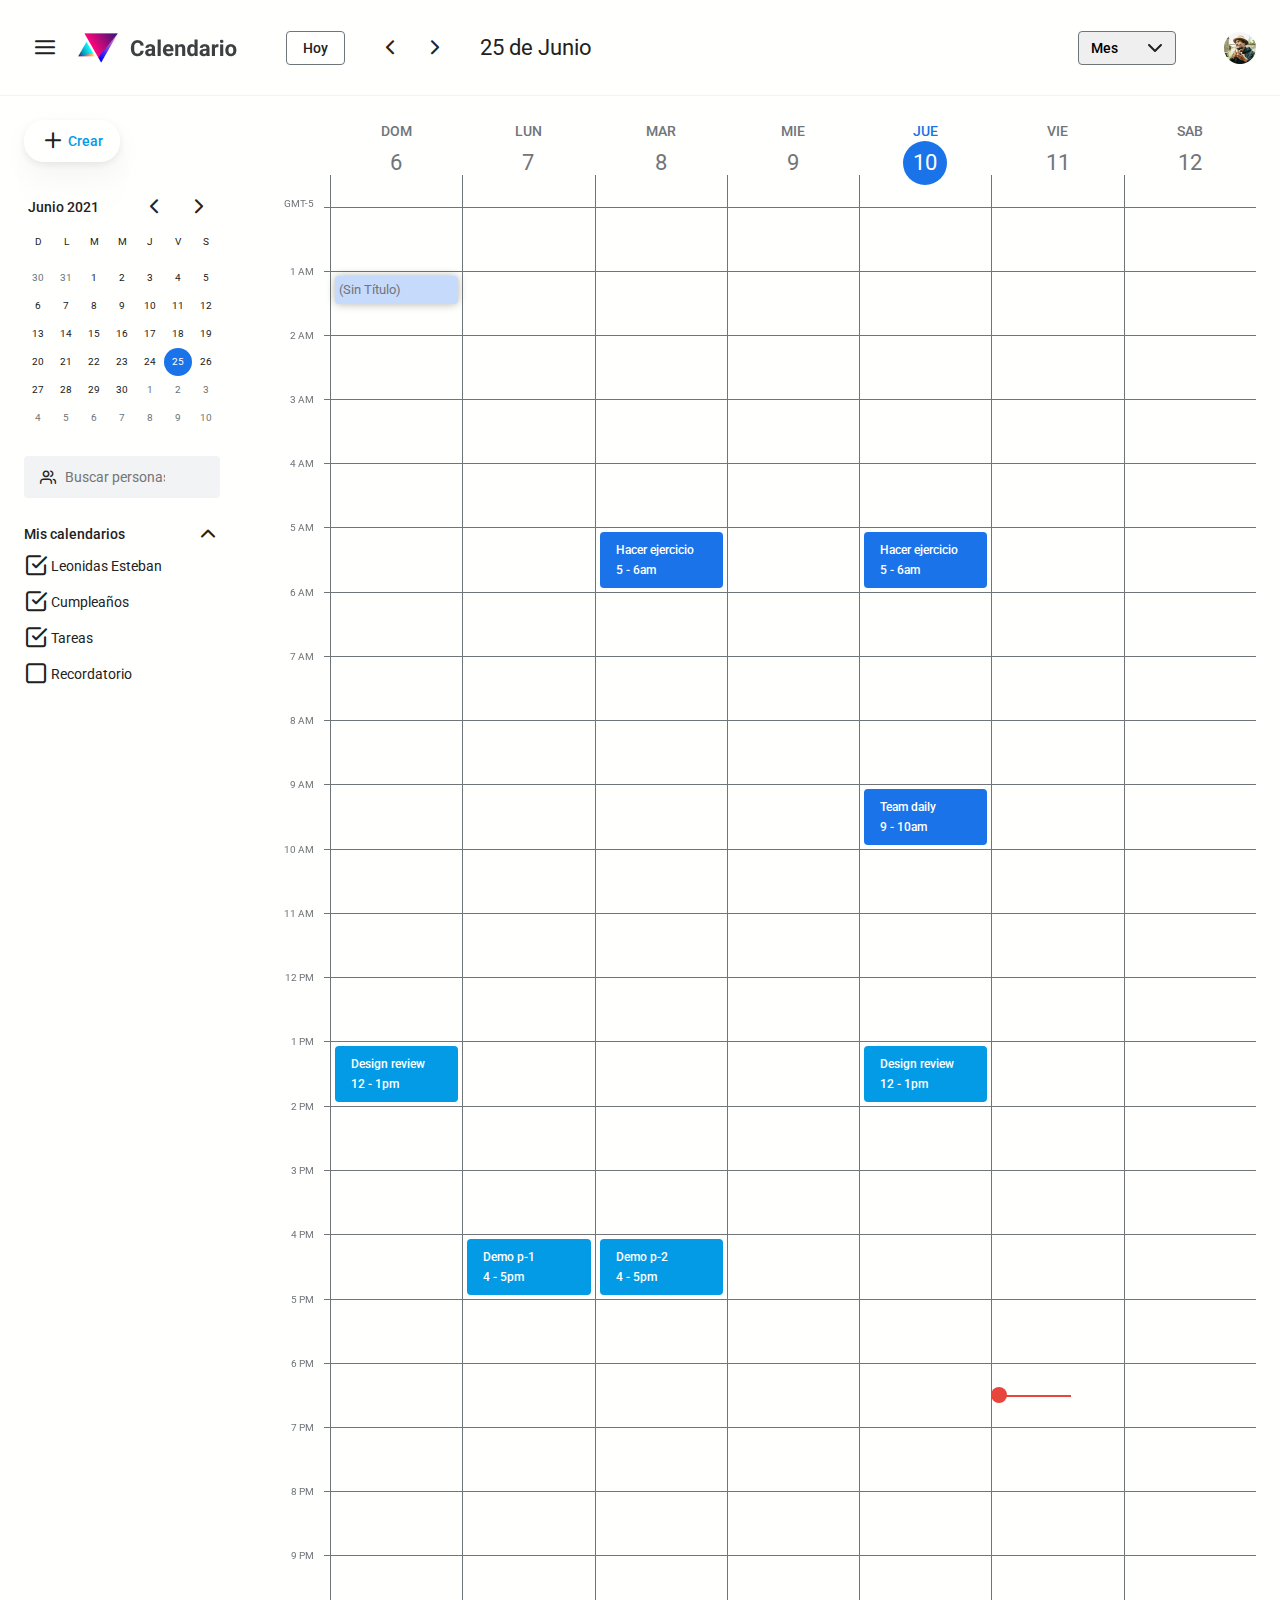
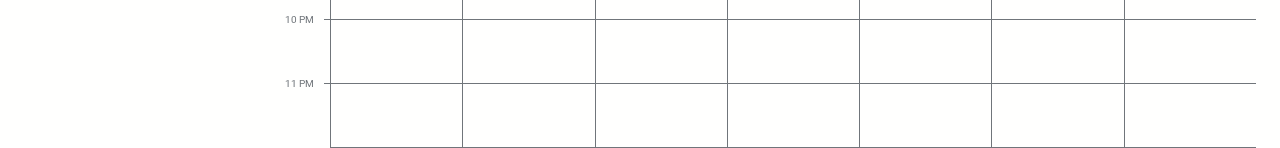
==== commit 1898d638: "Calendar day" ====
--- a/index.html
+++ b/index.html
@@ -1,5 +1,5 @@
 <!DOCTYPE html>
-<html lang="en">
+<html lang="es">
 <head>
   <meta charset="UTF-8">
   <meta http-equiv="X-UA-Compatible" content="IE=edge">
@@ -46,62 +46,160 @@
       </div>
     </header>
     <div class="sidebar">
+      <button class="button is-rounded is-shadowed">
+        <i class="icon-plus"></i>
+        <span>Crear</span>
+      </button>
+      <div class="miniCalendar" aria-label="Calendario de navegación">
+        <div class="miniCalendar-status">
+          <time class="miniCalendar-date" datetime="2021-06m">Junio 2021</time>
+          <div class="miniCalendar-navigation">
+            <a class="button is-compact" href="#prevMonth" aria-label="Mes anterior">
+              <i class="icon-chevronLeft" aria-hidden="true"></i>
+            </a>
+            <a class="button is-compact" href="#nextMonth" aria-label="Mes siguiente">
+              <i class="icon-chevronRight" aria-hidden="true"></i>
+            </a>
+          </div>
+        </div>
+        <div class="miniCalendar-header">
+          <span class="miniCalendar-weekDay">D</span>
+          <span class="miniCalendar-weekDay">L</span>
+          <span class="miniCalendar-weekDay">M</span>
+          <span class="miniCalendar-weekDay">M</span>
+          <span class="miniCalendar-weekDay">J</span>
+          <span class="miniCalendar-weekDay">V</span>
+          <span class="miniCalendar-weekDay">S</span>
+        </div>
+        <div class="miniCalendar-month">
+          <div class="miniCalendar-monthDay is-inactive">30</div>
+          <div class="miniCalendar-monthDay is-inactive">31</div>
+          <div class="miniCalendar-monthDay">1</div>
+          <div class="miniCalendar-monthDay">2</div>
+          <div class="miniCalendar-monthDay">3</div>
+          <div class="miniCalendar-monthDay">4</div>
+          <div class="miniCalendar-monthDay">5</div>
+          <div class="miniCalendar-monthDay">6</div>
+          <div class="miniCalendar-monthDay">7</div>
+          <div class="miniCalendar-monthDay">8</div>
+          <div class="miniCalendar-monthDay">9</div>
+          <div class="miniCalendar-monthDay">10</div>
+          <div class="miniCalendar-monthDay">11</div>
+          <div class="miniCalendar-monthDay">12</div>
+          <div class="miniCalendar-monthDay">13</div>
+          <div class="miniCalendar-monthDay">14</div>
+          <div class="miniCalendar-monthDay">15</div>
+          <div class="miniCalendar-monthDay">16</div>
+          <div class="miniCalendar-monthDay">17</div>
+          <div class="miniCalendar-monthDay">18</div>
+          <div class="miniCalendar-monthDay">19</div>
+          <div class="miniCalendar-monthDay">20</div>
+          <div class="miniCalendar-monthDay">21</div>
+          <div class="miniCalendar-monthDay">22</div>
+          <div class="miniCalendar-monthDay">23</div>
+          <div class="miniCalendar-monthDay">24</div>
+          <div class="miniCalendar-monthDay is-selected">25</div>
+          <div class="miniCalendar-monthDay">26</div>
+          <div class="miniCalendar-monthDay">27</div>
+          <div class="miniCalendar-monthDay">28</div>
+          <div class="miniCalendar-monthDay">29</div>
+          <div class="miniCalendar-monthDay">30</div>
+          <div class="miniCalendar-monthDay is-inactive">1</div>
+          <div class="miniCalendar-monthDay is-inactive">2</div>
+          <div class="miniCalendar-monthDay is-inactive">3</div>
+          <div class="miniCalendar-monthDay is-inactive">4</div>
+          <div class="miniCalendar-monthDay is-inactive">5</div>
+          <div class="miniCalendar-monthDay is-inactive">6</div>
+          <div class="miniCalendar-monthDay is-inactive">7</div>
+          <div class="miniCalendar-monthDay is-inactive">8</div>
+          <div class="miniCalendar-monthDay is-inactive">9</div>
+          <div class="miniCalendar-monthDay is-inactive">10</div>
+        </div>
+      </div>
+      <form class="search" role="search" aria-label="Buscar personas">
+        <i class="icon-users" aria-hidden="true"></i>
+        <input type="search" placeholder="Buscar personas">
+      </form>
+     <div class="calendars">
+       <div class="calendars-header">
+         <span>Mis calendarios</span>
+         <i class="icon-chevronUp"></i>
+       </div>
+       <div class="calendars-list">
+         <div class="calendars-check">
+          <i class="icon-checkSquare"></i>
+          <span>Leonidas Esteban</span>
+         </div>
+         <div class="calendars-check">
+          <i class="icon-checkSquare"></i>
+          <span>Cumpleaños</span>
+         </div>
+         <div class="calendars-check">
+          <i class="icon-checkSquare"></i>
+          <span>Tareas</span>
+         </div>
+         <div class="calendars-check">
+          <i class="icon-check"></i>
+          <span>Recordatorio</span>
+         </div>
+       </div>
+     </div>
     </div>
     <main class="calendar">
       <div class="currentTime"></div>
       <div class="calendar-week">
         <div class="timezoneCell">GMT-5</div>
         <h2 class="calendarDay">
-          <a href="./calendar-by-dat.html" aria-label="Domingo 06 de Junio">
-            <time datetime="06-06-2021">
+          <a href="./html/domingo.html" aria-label="Domingo 06 de Junio">
+            <time datetime="2021-06-06">
               <span>DOM</span> <br>
               <span>6</span>
             </time>
           </a>
         </h2>
         <h2 class="calendarDay">
-          <a href="./calendar-by-dat.html" aria-label="Lunes 07 de Junio">
-            <time datetime="06-06-2021">
+          <a href="./html/lunes.html" aria-label="Lunes 07 de Junio">
+            <time datetime="2021-06-07">
               <span>LUN</span> <br>
               <span>7</span>
             </time>
           </a>
         </h2>
         <h2 class="calendarDay">
-          <a href="./calendar-by-dat.html" aria-label="Martes 08 de Junio">
-            <time datetime="06-06-2021">
+          <a href="./html/martes.html" aria-label="Martes 08 de Junio">
+            <time datetime="2021-06-08">
               <span>MAR</span> <br>
               <span>8</span>
             </time>
           </a>
         </h2>
         <h2 class="calendarDay">
-          <a href="./calendar-by-dat.html" aria-label="Miercoles 09 de Junio">
-            <time datetime="06-06-2021">
+          <a href="./html/miercoles.html" aria-label="Miercoles 09 de Junio">
+            <time datetime="2021-06-09">
               <span>MIE</span> <br>
               <span>9</span>
             </time>
           </a>
         </h2>
         <h2 class="calendarDay is-selected">
-          <a href="./calendar-by-dat.html" aria-label="Jueves 10 de Junio">
-            <time datetime="06-06-2021">
+          <a href="./html/jueves.html" aria-label="Jueves 10 de Junio">
+            <time datetime="2021-06-10">
               <span>JUE</span> <br>
               <span>10</span>
             </time>
           </a>
         </h2>
         <h2 class="calendarDay">
-          <a href="./calendar-by-dat.html" aria-label="Viernes 11 de Junio">
-            <time datetime="06-06-2021">
+          <a href="./html/viernes.html" aria-label="Viernes 11 de Junio">
+            <time datetime="2021-06-11">
               <span>VIE</span> <br>
               <span>11</span>
             </time>
           </a>
         </h2>
         <h2 class="calendarDay">
-          <a href="./calendar-by-dat.html" aria-label="Sabado 12 de Junio">
-            <time datetime="06-06-2021">
+          <a href="./html/sabado.html" aria-label="Sabado 12 de Junio">
+            <time datetime="2021-06-12">
               <span>SAB</span> <br>
               <span>12</span>
             </time>
@@ -109,71 +207,70 @@
         </h2>
         <span clss="hourCell"></span>
         <div class="taskCell">
+
+        </div>
+        <div class="taskCell">
+
+        </div>
+        <div class="taskCell">
+
+        </div>
+        <div class="taskCell"></div>
+        <div class="taskCell"></div>
+        <div class="taskCell"></div>
+        <div class="taskCell"></div>
+        <span class="hourCell">1 AM</span>
+        <div class="taskCell is-active"></div>
+        <div class="taskCell"></div>
+        <div class="taskCell"></div>
+        <div class="taskCell"></div>
+        <div class="taskCell"></div>
+        <div class="taskCell"></div>
+        <div class="taskCell"></div>
+        <span class="hourCell">2 AM</span>
+        <div class="taskCell"></div>
+        <div class="taskCell"></div>
+        <div class="taskCell"></div>
+        <div class="taskCell"></div>
+        <div class="taskCell"></div>
+        <div class="taskCell"></div>
+        <div class="taskCell"></div>
+        <span class="hourCell">3 AM</span>
+        <div class="taskCell"></div>
+        <div class="taskCell"></div>
+        <div class="taskCell"></div>
+        <div class="taskCell"></div>
+        <div class="taskCell"></div>
+        <div class="taskCell"></div>
+        <div class="taskCell"></div>
+        <span class="hourCell">4 AM</span>
+        <div class="taskCell"></div>
+        <div class="taskCell"></div>
+        <div class="taskCell"></div>
+        <div class="taskCell"></div>
+        <div class="taskCell"></div>
+        <div class="taskCell"></div>
+        <div class="taskCell"></div>
+        <span class="hourCell">5 AM</span>
+        <div class="taskCell"></div>
+        <div class="taskCell"></div>
+        <div class="taskCell">
           <div tabindex="0" class="task" aria-label="de 17:00 a 18:00, hacer ejercicio">
             <p>Hacer ejercicio</p>
             <p>
-              <time datetime="17:00">5</time> - <time datetime="18:00">6</time>
-            </p>
-          </div>
-        </div>
+              <time datetime="17:00">5</time> - <time datetime="18:00">6am</time>
+            </p>
+          </div>
+        </div>
+        <div class="taskCell"></div>
         <div class="taskCell">
           <div tabindex="0" class="task" aria-label="de 17:00 a 18:00, hacer ejercicio">
             <p>Hacer ejercicio</p>
             <p>
-              <time datetime="17:00">5</time> - <time datetime="18:00">6</time>
-            </p>
-          </div>
-        </div>
-        <div class="taskCell">
-          <div  tabindex="0" class="task" aria-label="de 17:00 a 18:00, hacer ejercicio">
-            <p>Hacer ejercicio</p>
-            <p>
-              <time datetime="17:00">5</time> - <time datetime="18:00">6</time>
-            </p>
-          </div>
-        </div>
-        <div class="taskCell"></div>
-        <div class="taskCell"></div>
-        <div class="taskCell"></div>
-        <div class="taskCell"></div>
-        <span class="hourCell">1 AM</span>
-        <div class="taskCell is-active"></div>
-        <div class="taskCell"></div>
-        <div class="taskCell"></div>
-        <div class="taskCell"></div>
-        <div class="taskCell"></div>
-        <div class="taskCell"></div>
-        <div class="taskCell"></div>
-        <span class="hourCell">2 AM</span>
-        <div class="taskCell"></div>
-        <div class="taskCell"></div>
-        <div class="taskCell"></div>
-        <div class="taskCell"></div>
-        <div class="taskCell"></div>
-        <div class="taskCell"></div>
-        <div class="taskCell"></div>
-        <span class="hourCell">3 AM</span>
-        <div class="taskCell"></div>
-        <div class="taskCell"></div>
-        <div class="taskCell"></div>
-        <div class="taskCell"></div>
-        <div class="taskCell"></div>
-        <div class="taskCell"></div>
-        <div class="taskCell"></div>
-        <span class="hourCell">4 AM</span>
-        <div class="taskCell"></div>
-        <div class="taskCell"></div>
-        <div class="taskCell"></div>
-        <div class="taskCell"></div>
-        <div class="taskCell"></div>
-        <div class="taskCell"></div>
-        <div class="taskCell"></div>
-        <span class="hourCell">5 AM</span>
-        <div class="taskCell"></div>
-        <div class="taskCell"></div>
-        <div class="taskCell"></div>
-        <div class="taskCell"></div>
-        <div class="taskCell"></div>
+              <time datetime="17:00">5</time> - <time datetime="18:00">6am</time>
+            </p>
+          </div>
+        </div>
         <div class="taskCell"></div>
         <div class="taskCell"></div>
         <span class="hourCell">6 AM</span>
@@ -205,7 +302,14 @@
         <div class="taskCell"></div>
         <div class="taskCell"></div>
         <div class="taskCell"></div>
-        <div class="taskCell"></div>
+        <div class="taskCell">
+          <div tabindex="0" class="task" aria-label="de 09:00 a 10:00, Team daily">
+            <p>Team daily</p>
+            <p>
+              <time datetime="09:00">9</time> - <time datetime="10:00">10am</time>
+            </p>
+          </div>
+        </div>
         <div class="taskCell"></div>
         <div class="taskCell"></div>
         <span class="hourCell">10 AM</span>
@@ -233,11 +337,25 @@
         <div class="taskCell"></div>
         <div class="taskCell"></div>
         <span class="hourCell">1 PM</span>
-        <div class="taskCell"></div>
-        <div class="taskCell"></div>
-        <div class="taskCell"></div>
-        <div class="taskCell"></div>
-        <div class="taskCell"></div>
+        <div class="taskCell">
+          <div tabindex="0" class="task tasks" aria-label="de 12:00 a 13:00, Design review">
+            <p>Design review</p>
+            <p>
+              <time datetime="12:00">12</time> - <time datetime="1:00">1pm</time>
+            </p>
+          </div>
+        </div>
+        <div class="taskCell"></div>
+        <div class="taskCell"></div>
+        <div class="taskCell"></div>
+        <div class="taskCell">
+          <div tabindex="0" class="task tasks" aria-label="de 12:00 a 13:00, Design review">
+            <p>Design review</p>
+            <p>
+              <time datetime="12:00">12</time> - <time datetime="13:00">1pm</time>
+            </p>
+          </div>
+        </div>
         <div class="taskCell"></div>
         <div class="taskCell"></div>
         <span class="hourCell">2 PM</span>
@@ -258,8 +376,22 @@
         <div class="taskCell"></div>
         <span class="hourCell">4 PM</span>
         <div class="taskCell"></div>
-        <div class="taskCell"></div>
-        <div class="taskCell"></div>
+        <div class="taskCell">
+          <div tabindex="0" class="task tasks" aria-label="de 16:00 a 17:00, Demo p-1">
+            <p>Demo p-1</p>
+            <p>
+              <time datetime="16:00">4</time> - <time datetime="15:00">5pm</time>
+            </p>
+          </div>
+        </div>
+        <div class="taskCell">
+          <div tabindex="0" class="task tasks" aria-label="de 16:00 a 17:00, Demo p-1">
+            <p>Demo p-2</p>
+            <p>
+              <time datetime="16:00">4</time> - <time datetime="17:00">5pm</time>
+            </p>
+          </div>
+        </div>
         <div class="taskCell"></div>
         <div class="taskCell"></div>
         <div class="taskCell"></div>
@@ -322,6 +454,64 @@
         <div class="taskCell"></div>
       </div>
     </main>
+    <dialog class="modal">
+      <form action="" class="createTask">
+        <div class="input is-outstanding">
+          <div class="input-body">
+            <input name="title" type="text" placeholder="Añadir un titulo" required>
+          </div>
+        </div>
+        <div class="input">
+          <i class="icon-clock"></i>
+          <div class="input-body">
+            <input type="date" name="date" required>
+            <input type="time" name="time-start" required>
+            <input type="time" name="time-end" required>
+          </div>
+        </div>
+
+        <div class="input">
+          <i class="icon-users"></i>
+          <div class="input-body">
+            <input type="text" list="guests" name="guests" placeholder="Agregar invitados" required>
+            <datalist id="guests">
+              <option value="Leonidas"></option>
+              <option value="Carlos"></option>
+              <option value="Miguel"></option>
+              <option value="Sandra"></option>
+              <option value="Cristopher"></option>
+            </datalist>
+          </div>
+        </div>
+        <div class="input">
+          <i class="icon-gps"></i>
+          <div class="input-body">
+            <input type="text" name="location" placeholder="Agregar ubicación" required>
+          </div>
+        </div>
+        <div class="input">
+          <i class="icon-text"></i>
+          <div class="input-body">
+            <input type="file" multiple>
+          </div>
+        </div>
+        <div class="input">
+          <i class="icon-text"></i>
+          <div class="input-body">
+            <textarea name="description" placeholder="Agregar descripcion" id="" cols="40" rows="2"></textarea>
+          </div>
+        </div>
+      </form>
+      <div class="modal-actions">
+        <button id="close-modal" class="button">
+          Cancelar
+        </button>
+        <button class="button is-primary">
+          Guardar
+        </button>
+      </div>
+    </dialog>
   </div>
+  <script src="./js/app.js" type="module"></script>
 </body>
 </html>--- a/css/index.css
+++ b/css/index.css
@@ -6,4 +6,8 @@
 @import "./select.css";
 @import "./calendar-status.css";
 @import "./header.css";
+@import "./sidebar.css";
+@import "./modal.css";
+@import "./input.css";
+@import "./create-task.css";
 
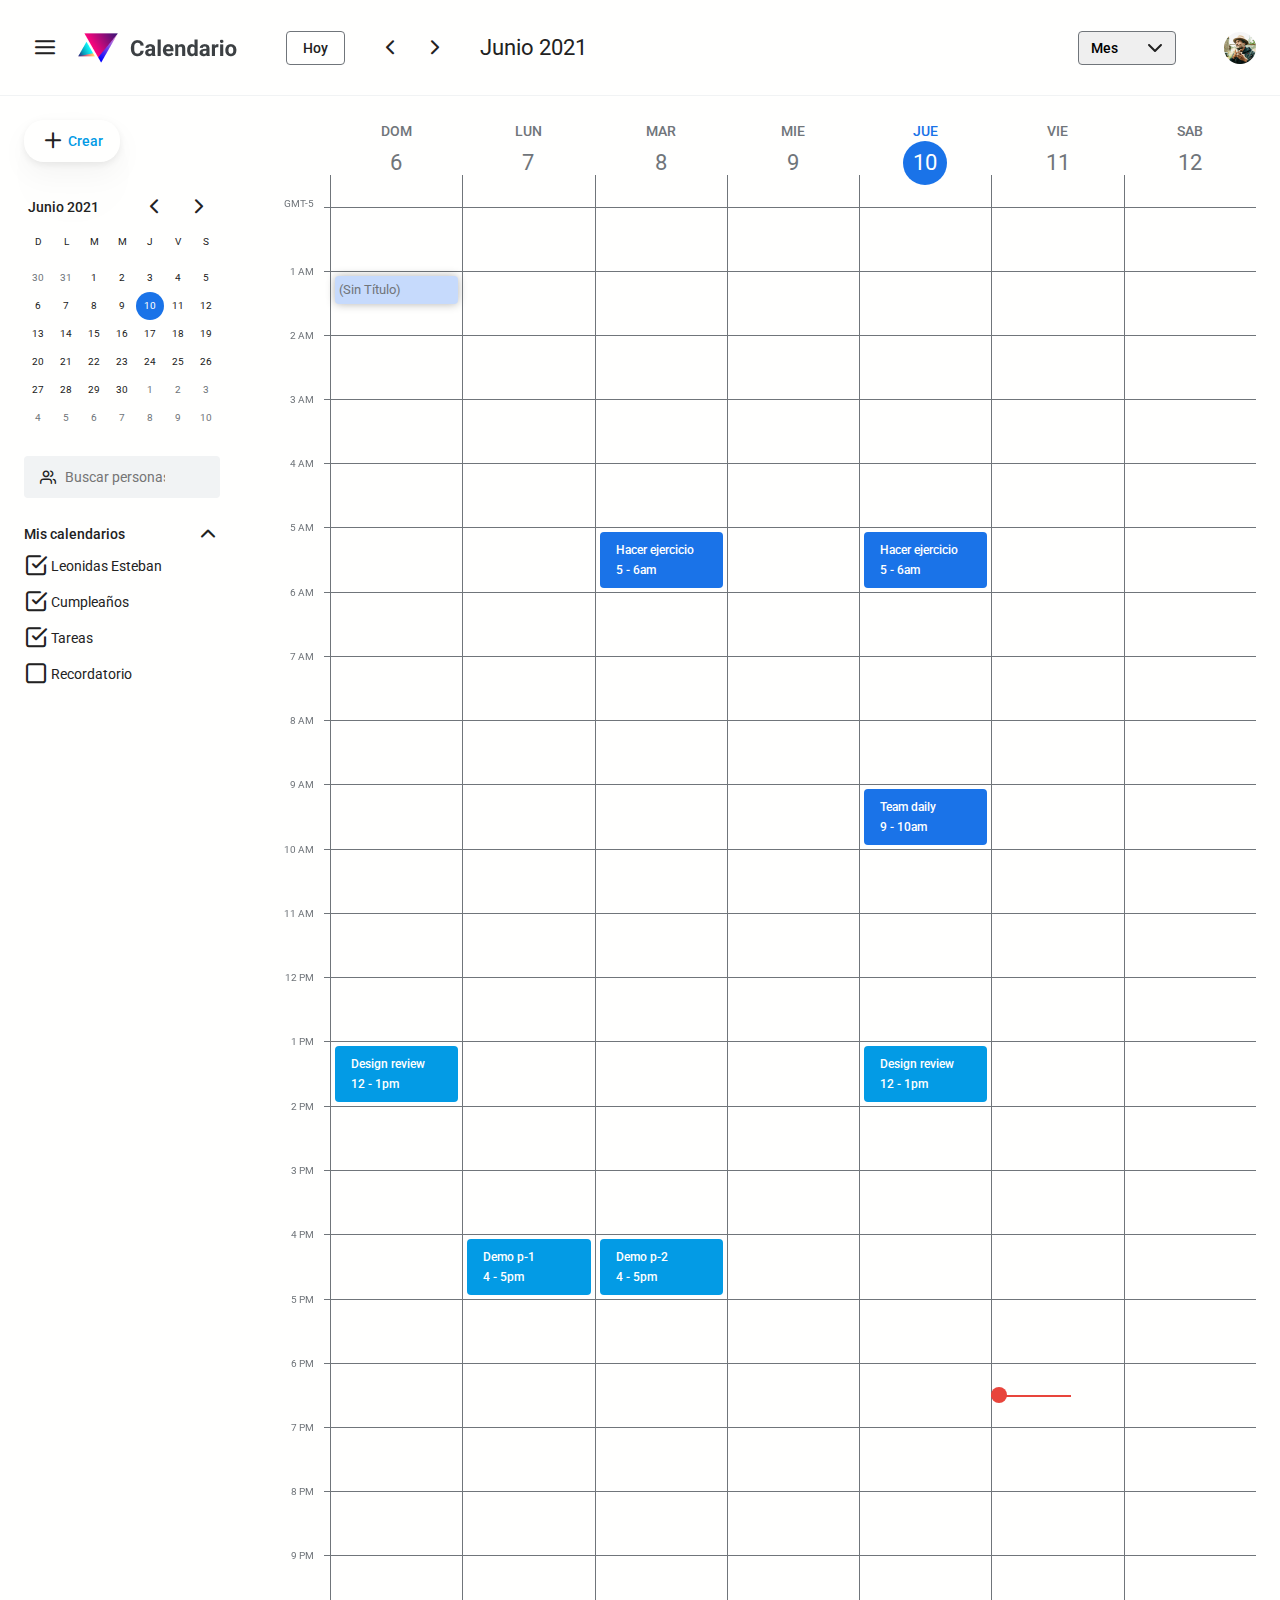
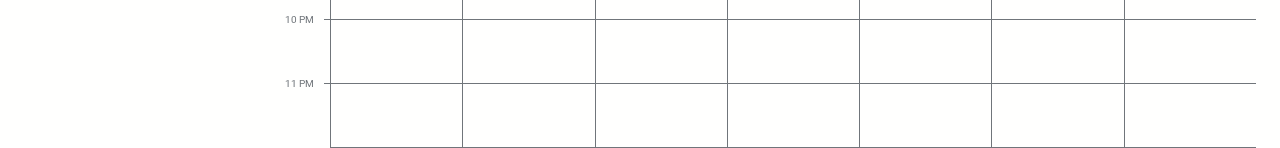
==== commit 1f8d064d: "Terminado (posibles cambios)" ====
--- a/index.html
+++ b/index.html
@@ -32,7 +32,7 @@
               <i class="icon-chevronRight" aria-hidden="true"></i>
             </a>
           </span>
-          <time class="calendarStatus-date" datetime="25-06-2021">25 de Junio</time>
+          <time class="calendarStatus-date" datetime="25-06-2021">Junio 2021</time>
         </div>
       </div>
       <div class="header-secondary">
@@ -83,7 +83,7 @@
           <div class="miniCalendar-monthDay">7</div>
           <div class="miniCalendar-monthDay">8</div>
           <div class="miniCalendar-monthDay">9</div>
-          <div class="miniCalendar-monthDay">10</div>
+          <div class="miniCalendar-monthDay is-selected">10</div>
           <div class="miniCalendar-monthDay">11</div>
           <div class="miniCalendar-monthDay">12</div>
           <div class="miniCalendar-monthDay">13</div>
@@ -98,7 +98,7 @@
           <div class="miniCalendar-monthDay">22</div>
           <div class="miniCalendar-monthDay">23</div>
           <div class="miniCalendar-monthDay">24</div>
-          <div class="miniCalendar-monthDay is-selected">25</div>
+          <div class="miniCalendar-monthDay">25</div>
           <div class="miniCalendar-monthDay">26</div>
           <div class="miniCalendar-monthDay">27</div>
           <div class="miniCalendar-monthDay">28</div>
